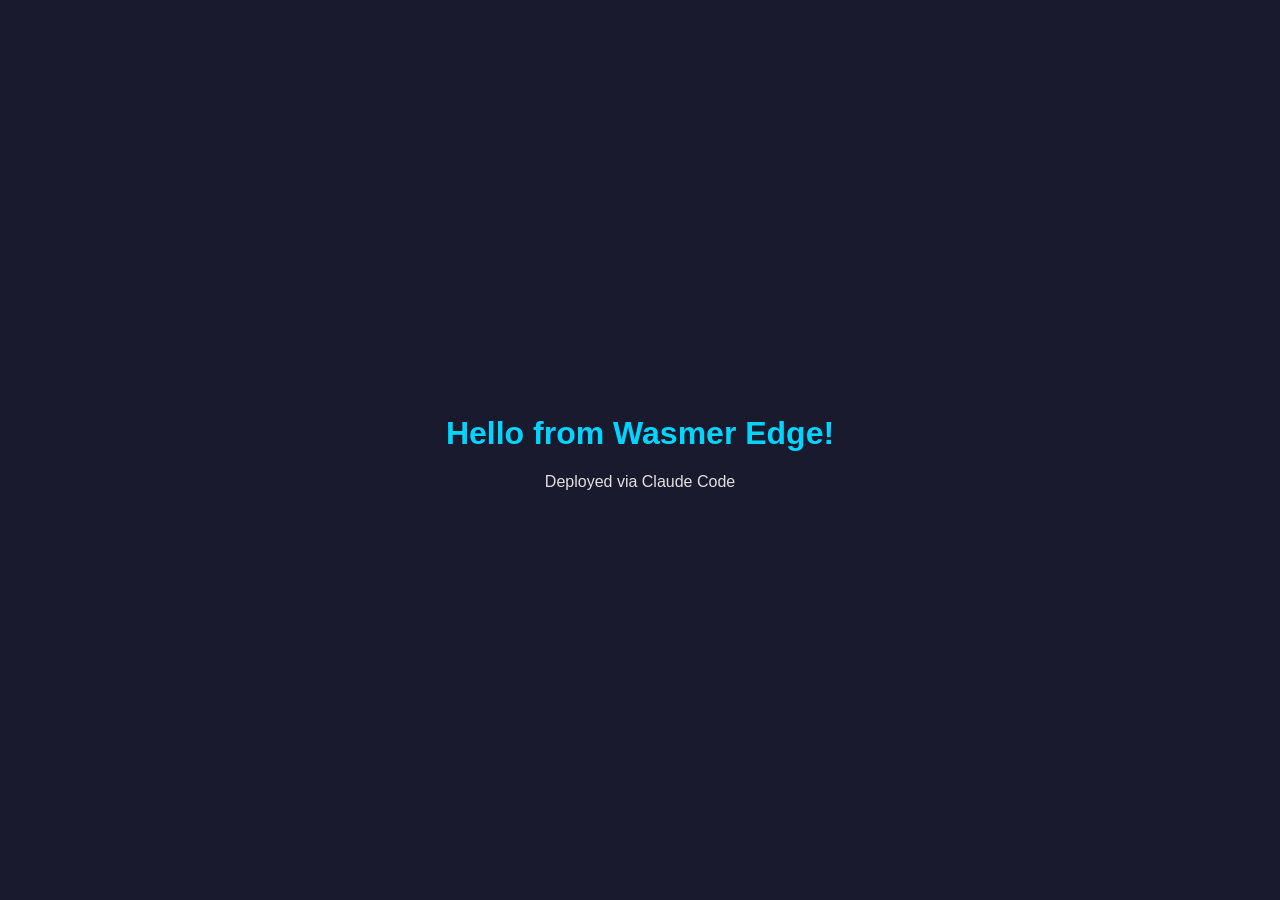
==== public/index.html @ 1b12472a "Add Wasmer Edge deployment setup Static site with wasmer.toml, app.yaml, and GitHub Actions workflow" ====
<!DOCTYPE html>
<html lang="en">
<head>
    <meta charset="UTF-8">
    <meta name="viewport" content="width=device-width, initial-scale=1.0">
    <title>Hello from Wasmer Edge</title>
    <style>
        body { font-family: sans-serif; display: flex; justify-content: center; align-items: center; height: 100vh; margin: 0; background: #1a1a2e; color: #e0e0e0; }
        .container { text-align: center; }
        h1 { color: #00d4ff; }
    </style>
</head>
<body>
    <div class="container">
        <h1>Hello from Wasmer Edge!</h1>
        <p>Deployed via Claude Code</p>
    </div>
</body>
</html>
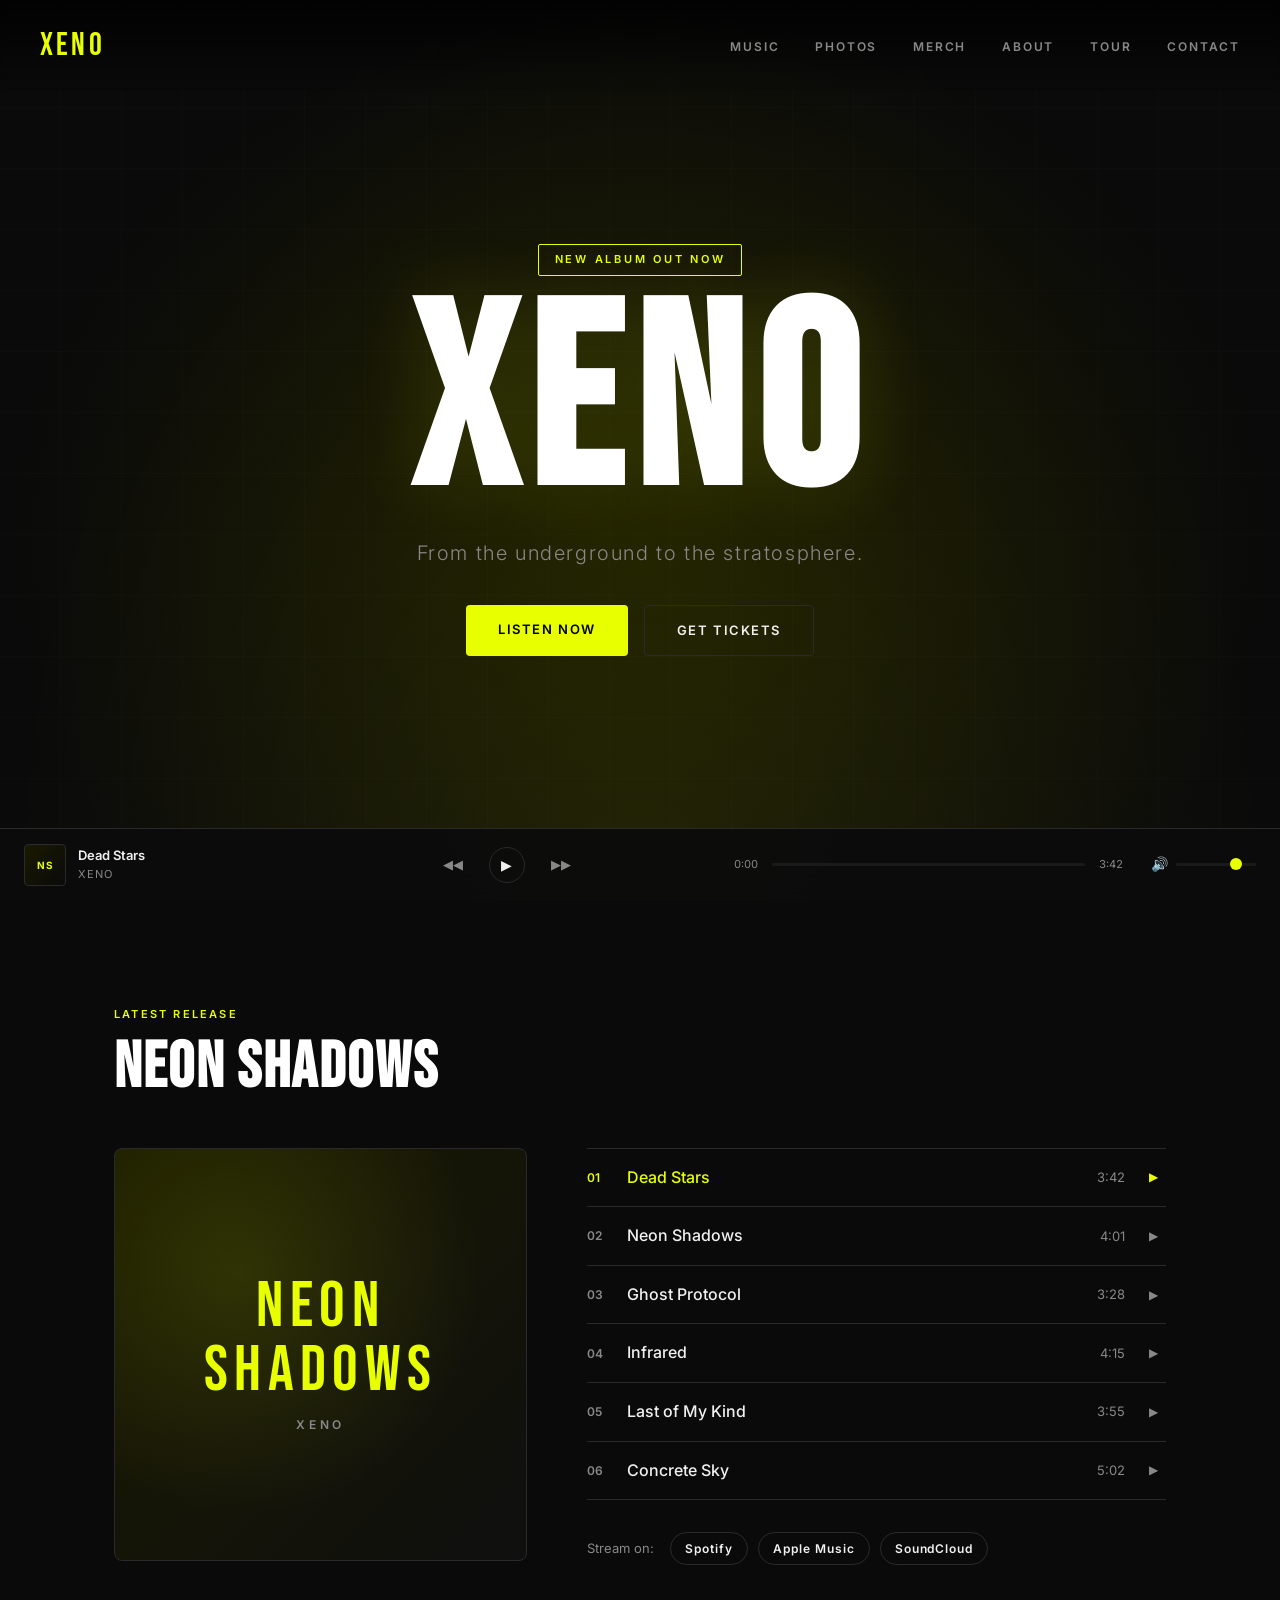
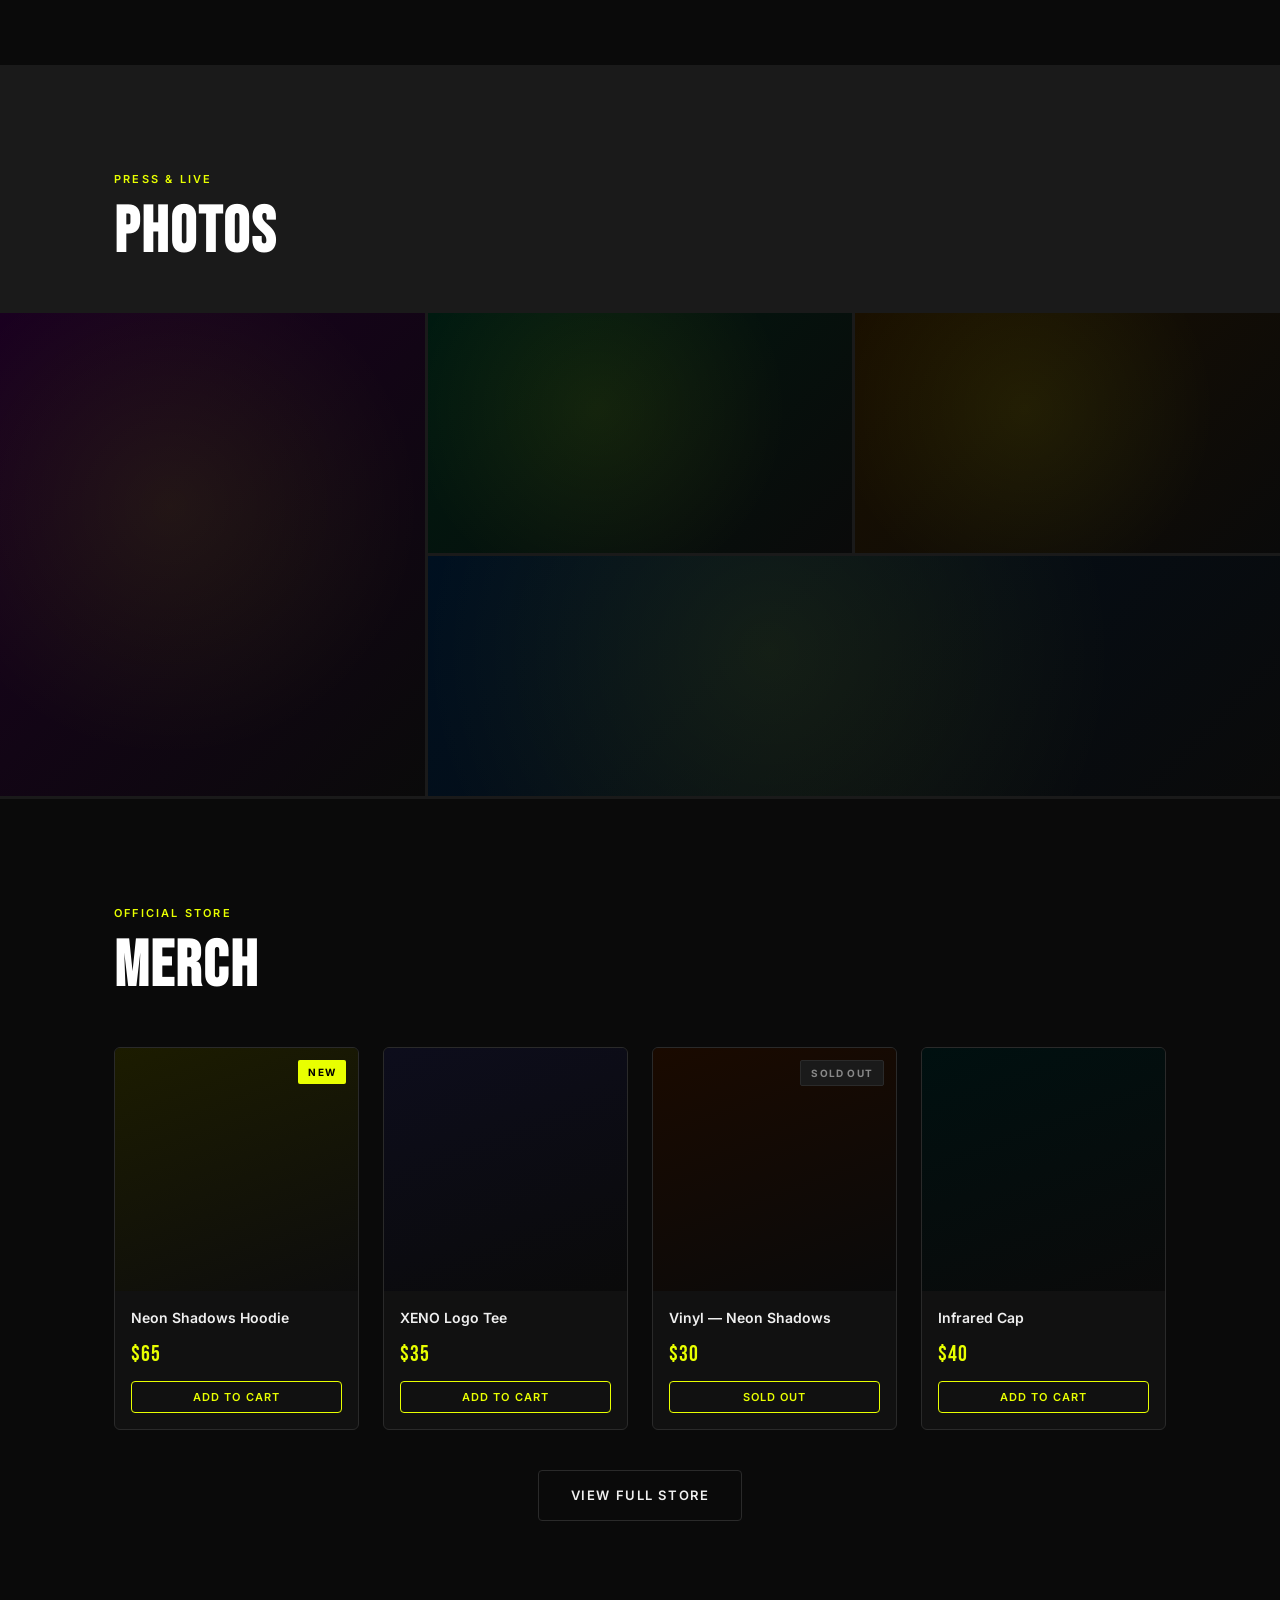
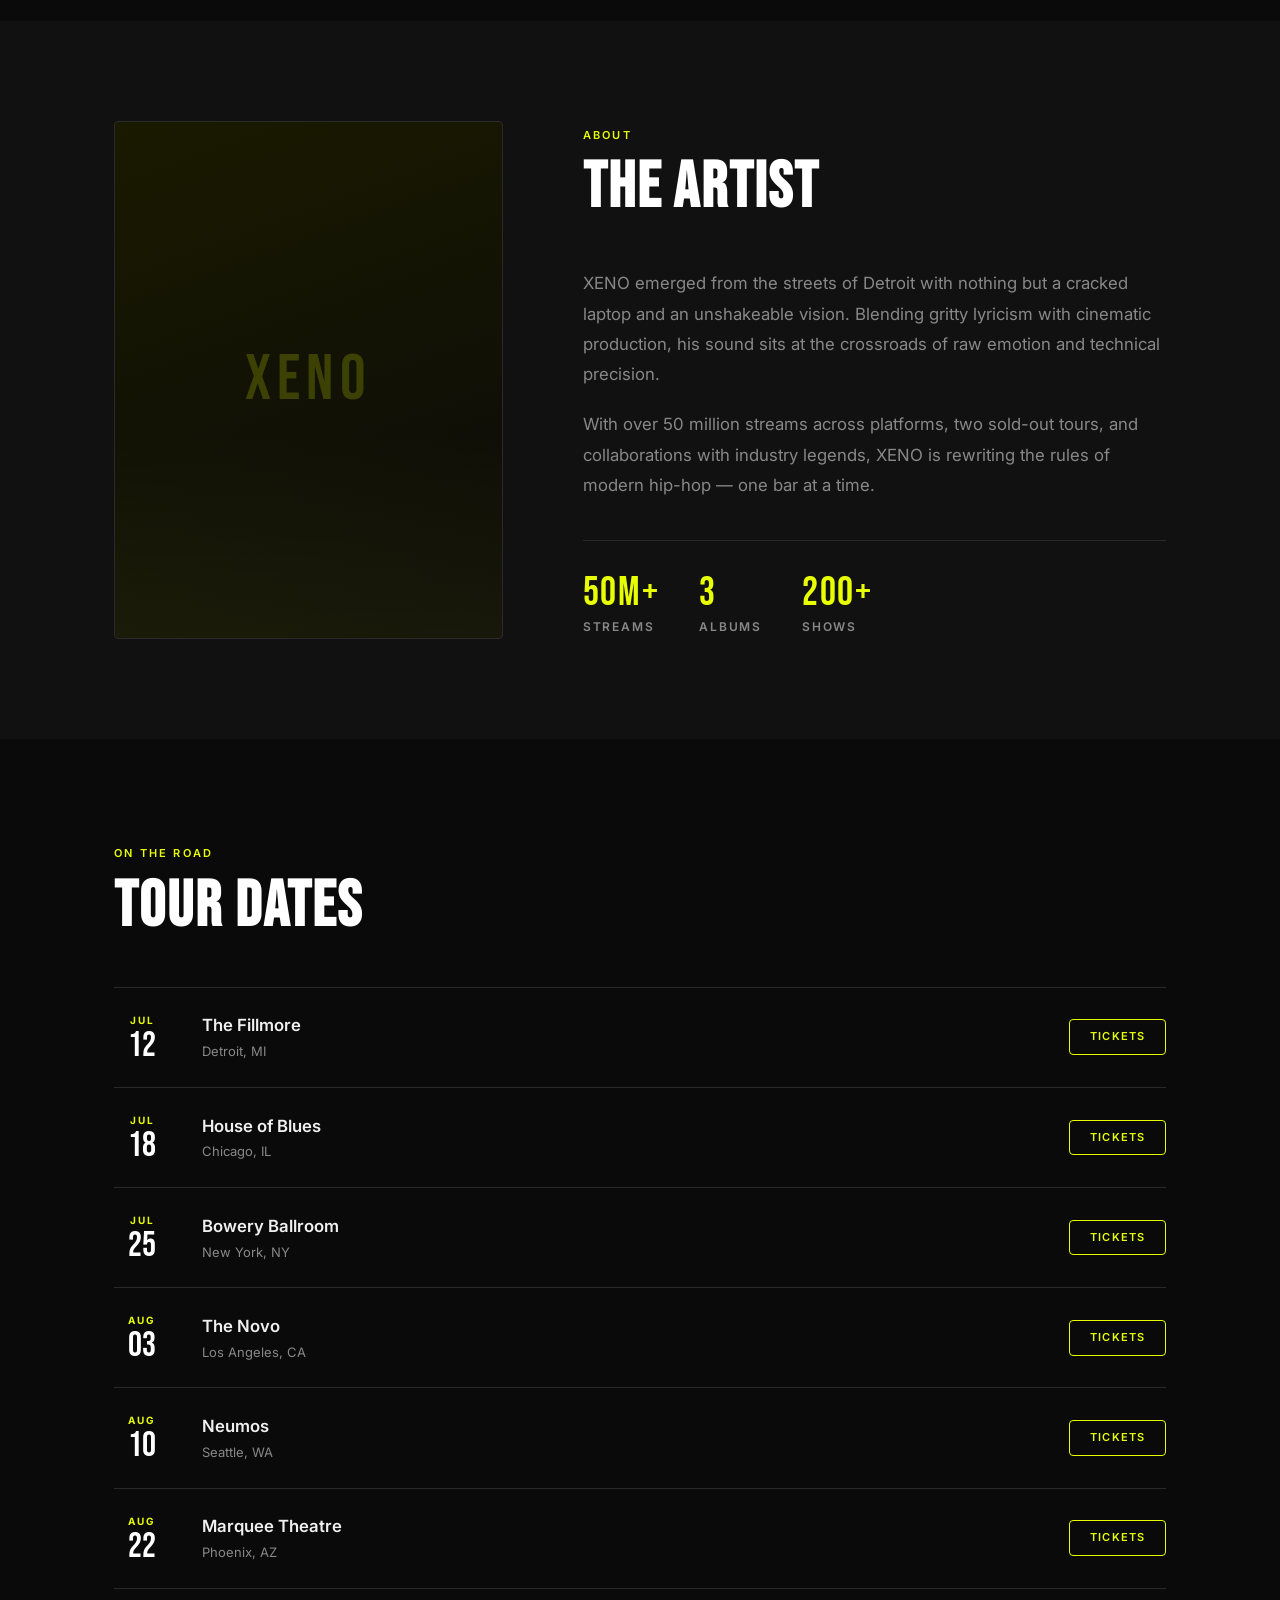
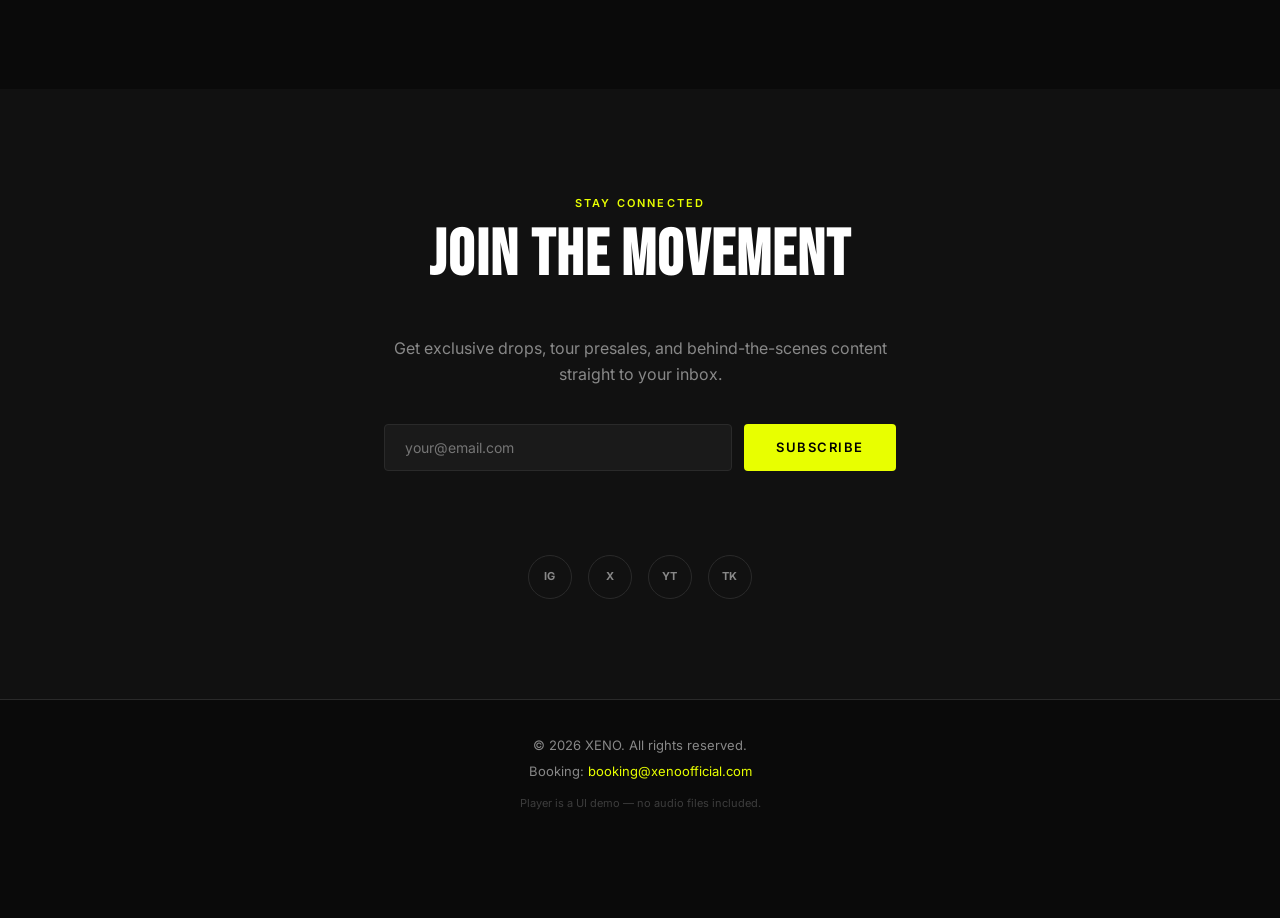
==== commit 1855b39e: "Deploy XENO rap artist landing page from Przemol/test Replaces placeholder with full XENO site: hero" ====
--- a/public/index.html
+++ b/public/index.html
@@ -1,19 +1,274 @@
 <!DOCTYPE html>
 <html lang="en">
 <head>
-    <meta charset="UTF-8">
-    <meta name="viewport" content="width=device-width, initial-scale=1.0">
-    <title>Hello from Wasmer Edge</title>
-    <style>
-        body { font-family: sans-serif; display: flex; justify-content: center; align-items: center; height: 100vh; margin: 0; background: #1a1a2e; color: #e0e0e0; }
-        .container { text-align: center; }
-        h1 { color: #00d4ff; }
-    </style>
+  <meta charset="UTF-8" />
+  <meta name="viewport" content="width=device-width, initial-scale=1.0" />
+  <title>XENO — Official Site</title>
+  <link rel="stylesheet" href="style.css" />
+  <link rel="preconnect" href="https://fonts.googleapis.com" />
+  <link href="https://fonts.googleapis.com/css2?family=Bebas+Neue&family=Inter:wght@300;400;600;700&display=swap" rel="stylesheet" />
 </head>
 <body>
-    <div class="container">
-        <h1>Hello from Wasmer Edge!</h1>
-        <p>Deployed via Claude Code</p>
-    </div>
+
+  <!-- NAV -->
+  <nav class="nav">
+    <div class="nav__logo">XENO</div>
+    <ul class="nav__links">
+      <li><a href="#music">Music</a></li>
+      <li><a href="#gallery">Photos</a></li>
+      <li><a href="#merch">Merch</a></li>
+      <li><a href="#about">About</a></li>
+      <li><a href="#tour">Tour</a></li>
+      <li><a href="#contact">Contact</a></li>
+    </ul>
+    <button class="nav__toggle" aria-label="Toggle menu">&#9776;</button>
+  </nav>
+
+  <!-- HERO -->
+  <section class="hero">
+    <div class="hero__overlay"></div>
+    <div class="hero__content">
+      <p class="hero__tag">New Album Out Now</p>
+      <h1 class="hero__title">XENO</h1>
+      <p class="hero__sub">From the underground to the stratosphere.</p>
+      <div class="hero__actions">
+        <a href="#music" class="btn btn--primary">Listen Now</a>
+        <a href="#tour" class="btn btn--outline">Get Tickets</a>
+      </div>
+    </div>
+    <div class="hero__scroll-hint">scroll ↓</div>
+  </section>
+
+  <!-- LATEST RELEASE -->
+  <section class="release" id="music">
+    <div class="container">
+      <span class="section-label">Latest Release</span>
+      <h2 class="section-title">Neon Shadows</h2>
+      <div class="release__grid">
+        <div class="release__cover">
+          <div class="cover-art">
+            <div class="cover-art__inner">
+              <span class="cover-art__title">NEON<br/>SHADOWS</span>
+              <span class="cover-art__artist">XENO</span>
+            </div>
+          </div>
+        </div>
+        <div class="release__tracks">
+          <ol class="tracklist">
+            <li class="tracklist__item active">
+              <span class="track-num">01</span>
+              <span class="track-name">Dead Stars</span>
+              <span class="track-dur">3:42</span>
+              <button class="play-btn" aria-label="Play">&#9654;</button>
+            </li>
+            <li class="tracklist__item">
+              <span class="track-num">02</span>
+              <span class="track-name">Neon Shadows</span>
+              <span class="track-dur">4:01</span>
+              <button class="play-btn" aria-label="Play">&#9654;</button>
+            </li>
+            <li class="tracklist__item">
+              <span class="track-num">03</span>
+              <span class="track-name">Ghost Protocol</span>
+              <span class="track-dur">3:28</span>
+              <button class="play-btn" aria-label="Play">&#9654;</button>
+            </li>
+            <li class="tracklist__item">
+              <span class="track-num">04</span>
+              <span class="track-name">Infrared</span>
+              <span class="track-dur">4:15</span>
+              <button class="play-btn" aria-label="Play">&#9654;</button>
+            </li>
+            <li class="tracklist__item">
+              <span class="track-num">05</span>
+              <span class="track-name">Last of My Kind</span>
+              <span class="track-dur">3:55</span>
+              <button class="play-btn" aria-label="Play">&#9654;</button>
+            </li>
+            <li class="tracklist__item">
+              <span class="track-num">06</span>
+              <span class="track-name">Concrete Sky</span>
+              <span class="track-dur">5:02</span>
+              <button class="play-btn" aria-label="Play">&#9654;</button>
+            </li>
+          </ol>
+          <div class="release__stream">
+            <span>Stream on:</span>
+            <div class="stream-links">
+              <a href="#" class="stream-badge">Spotify</a>
+              <a href="#" class="stream-badge">Apple Music</a>
+              <a href="#" class="stream-badge">SoundCloud</a>
+            </div>
+          </div>
+        </div>
+      </div>
+    </div>
+  </section>
+
+  <!-- GALLERY -->
+  <section class="gallery" id="gallery">
+    <div class="container">
+      <span class="section-label">Press &amp; Live</span>
+      <h2 class="section-title">Photos</h2>
+    </div>
+    <div class="gallery__grid">
+      <div class="gallery__item gallery__item--tall" data-label="Neon Shadows Tour — Detroit">
+        <div class="gallery__placeholder gp-1"></div>
+      </div>
+      <div class="gallery__item" data-label="Studio Sessions 2025">
+        <div class="gallery__placeholder gp-2"></div>
+      </div>
+      <div class="gallery__item" data-label="BET Hip-Hop Awards">
+        <div class="gallery__placeholder gp-3"></div>
+      </div>
+      <div class="gallery__item gallery__item--wide" data-label="Lollapalooza — Main Stage">
+        <div class="gallery__placeholder gp-4"></div>
+      </div>
+      <div class="gallery__item" data-label="Brooklyn, NY — Sold Out">
+        <div class="gallery__placeholder gp-5"></div>
+      </div>
+    </div>
+    <div class="lightbox" id="lightbox" aria-hidden="true">
+      <button class="lightbox__close" id="lb-close" aria-label="Close">&#x2715;</button>
+      <div class="lightbox__img" id="lb-img"></div>
+      <p class="lightbox__caption" id="lb-caption"></p>
+    </div>
+  </section>
+
+  <!-- MERCH -->
+  <section class="merch" id="merch">
+    <div class="container">
+      <span class="section-label">Official Store</span>
+      <h2 class="section-title">Merch</h2>
+      <div class="merch__grid">
+        <article class="merch__item">
+          <div class="merch__img mi-1"><span class="merch__badge">New</span></div>
+          <div class="merch__info">
+            <h3 class="merch__name">Neon Shadows Hoodie</h3>
+            <p class="merch__price">$65</p>
+            <button class="btn btn--sm">Add to Cart</button>
+          </div>
+        </article>
+        <article class="merch__item">
+          <div class="merch__img mi-2"></div>
+          <div class="merch__info">
+            <h3 class="merch__name">XENO Logo Tee</h3>
+            <p class="merch__price">$35</p>
+            <button class="btn btn--sm">Add to Cart</button>
+          </div>
+        </article>
+        <article class="merch__item">
+          <div class="merch__img mi-3"><span class="merch__badge merch__badge--sold">Sold Out</span></div>
+          <div class="merch__info">
+            <h3 class="merch__name">Vinyl — Neon Shadows</h3>
+            <p class="merch__price">$30</p>
+            <button class="btn btn--sm" disabled>Sold Out</button>
+          </div>
+        </article>
+        <article class="merch__item">
+          <div class="merch__img mi-4"></div>
+          <div class="merch__info">
+            <h3 class="merch__name">Infrared Cap</h3>
+            <p class="merch__price">$40</p>
+            <button class="btn btn--sm">Add to Cart</button>
+          </div>
+        </article>
+      </div>
+      <div class="merch__cta"><a href="#" class="btn btn--outline">View Full Store</a></div>
+    </div>
+  </section>
+
+  <!-- ABOUT -->
+  <section class="about" id="about">
+    <div class="container about__grid">
+      <div class="about__portrait">
+        <div class="portrait-placeholder"><span>XENO</span></div>
+      </div>
+      <div class="about__text">
+        <span class="section-label">About</span>
+        <h2 class="section-title">The Artist</h2>
+        <p>XENO emerged from the streets of Detroit with nothing but a cracked laptop and an unshakeable vision. Blending gritty lyricism with cinematic production, his sound sits at the crossroads of raw emotion and technical precision.</p>
+        <p>With over 50 million streams across platforms, two sold-out tours, and collaborations with industry legends, XENO is rewriting the rules of modern hip-hop — one bar at a time.</p>
+        <div class="about__stats">
+          <div class="stat"><span class="stat__num">50M+</span><span class="stat__label">Streams</span></div>
+          <div class="stat"><span class="stat__num">3</span><span class="stat__label">Albums</span></div>
+          <div class="stat"><span class="stat__num">200+</span><span class="stat__label">Shows</span></div>
+        </div>
+      </div>
+    </div>
+  </section>
+
+  <!-- TOUR DATES -->
+  <section class="tour" id="tour">
+    <div class="container">
+      <span class="section-label">On the Road</span>
+      <h2 class="section-title">Tour Dates</h2>
+      <div class="tour__list">
+        <div class="tour__item"><div class="tour__date"><span class="tour__month">JUL</span><span class="tour__day">12</span></div><div class="tour__info"><p class="tour__venue">The Fillmore</p><p class="tour__city">Detroit, MI</p></div><a href="#" class="btn btn--sm">Tickets</a></div>
+        <div class="tour__item"><div class="tour__date"><span class="tour__month">JUL</span><span class="tour__day">18</span></div><div class="tour__info"><p class="tour__venue">House of Blues</p><p class="tour__city">Chicago, IL</p></div><a href="#" class="btn btn--sm">Tickets</a></div>
+        <div class="tour__item"><div class="tour__date"><span class="tour__month">JUL</span><span class="tour__day">25</span></div><div class="tour__info"><p class="tour__venue">Bowery Ballroom</p><p class="tour__city">New York, NY</p></div><a href="#" class="btn btn--sm">Tickets</a></div>
+        <div class="tour__item"><div class="tour__date"><span class="tour__month">AUG</span><span class="tour__day">03</span></div><div class="tour__info"><p class="tour__venue">The Novo</p><p class="tour__city">Los Angeles, CA</p></div><a href="#" class="btn btn--sm">Tickets</a></div>
+        <div class="tour__item"><div class="tour__date"><span class="tour__month">AUG</span><span class="tour__day">10</span></div><div class="tour__info"><p class="tour__venue">Neumos</p><p class="tour__city">Seattle, WA</p></div><a href="#" class="btn btn--sm">Tickets</a></div>
+        <div class="tour__item"><div class="tour__date"><span class="tour__month">AUG</span><span class="tour__day">22</span></div><div class="tour__info"><p class="tour__venue">Marquee Theatre</p><p class="tour__city">Phoenix, AZ</p></div><a href="#" class="btn btn--sm">Tickets</a></div>
+      </div>
+    </div>
+  </section>
+
+  <!-- CONTACT -->
+  <section class="contact" id="contact">
+    <div class="container contact__inner">
+      <span class="section-label">Stay Connected</span>
+      <h2 class="section-title">Join the Movement</h2>
+      <p class="contact__sub">Get exclusive drops, tour presales, and behind-the-scenes content straight to your inbox.</p>
+      <form class="contact__form" onsubmit="handleSubmit(event)">
+        <input type="email" placeholder="your@email.com" required class="contact__input" />
+        <button type="submit" class="btn btn--primary">Subscribe</button>
+      </form>
+      <p class="contact__confirm" id="confirm-msg"></p>
+      <div class="social-links">
+        <a href="#" class="social-link" aria-label="Instagram">IG</a>
+        <a href="#" class="social-link" aria-label="Twitter/X">X</a>
+        <a href="#" class="social-link" aria-label="YouTube">YT</a>
+        <a href="#" class="social-link" aria-label="TikTok">TK</a>
+      </div>
+    </div>
+  </section>
+
+  <!-- PLAYER BAR -->
+  <div class="player" id="player">
+    <div class="player__track">
+      <div class="player__art"><span>NS</span></div>
+      <div class="player__meta">
+        <span class="player__name" id="player-name">Dead Stars</span>
+        <span class="player__artist">XENO</span>
+      </div>
+    </div>
+    <div class="player__controls">
+      <button class="player__btn" id="btn-prev" aria-label="Previous">&#9664;&#9664;</button>
+      <button class="player__btn player__btn--play" id="btn-play" aria-label="Play/Pause">&#9654;</button>
+      <button class="player__btn" id="btn-next" aria-label="Next">&#9654;&#9654;</button>
+    </div>
+    <div class="player__progress-wrap">
+      <span class="player__time" id="player-elapsed">0:00</span>
+      <div class="player__bar" id="player-bar" role="slider" aria-label="Seek">
+        <div class="player__fill" id="player-fill"></div>
+        <div class="player__thumb" id="player-thumb"></div>
+      </div>
+      <span class="player__time" id="player-duration">3:42</span>
+    </div>
+    <div class="player__volume">
+      <span class="player__vol-icon">&#128266;</span>
+      <input type="range" class="player__vol-slider" id="vol-slider" min="0" max="100" value="80" aria-label="Volume" />
+    </div>
+  </div>
+
+  <!-- FOOTER -->
+  <footer class="footer">
+    <p>© 2026 XENO. All rights reserved.</p>
+    <p class="footer__legal">Booking: <a href="mailto:booking@xenoofficial.com">booking@xenoofficial.com</a></p>
+    <p class="footer__legal" style="margin-top:8px;font-size:11px;opacity:0.4;">Player is a UI demo — no audio files included.</p>
+  </footer>
+
+  <script src="main.js"></script>
 </body>
 </html>
--- a/public/style.css
+++ b/public/style.css
@@ -0,0 +1,986 @@
+/* ── Reset & Base ─────────────────────────────── */
+*, *::before, *::after { box-sizing: border-box; margin: 0; padding: 0; }
+
+:root {
+  --bg: #0a0a0a;
+  --bg-2: #111111;
+  --bg-3: #1a1a1a;
+  --accent: #e8ff00;
+  --accent-dim: #b8cc00;
+  --text: #f0f0f0;
+  --text-muted: #888;
+  --border: #2a2a2a;
+  --font-display: 'Bebas Neue', sans-serif;
+  --font-body: 'Inter', sans-serif;
+  --radius: 4px;
+  --transition: 0.2s ease;
+}
+
+html { scroll-behavior: smooth; }
+
+body {
+  background: var(--bg);
+  color: var(--text);
+  font-family: var(--font-body);
+  font-size: 16px;
+  line-height: 1.6;
+  overflow-x: hidden;
+}
+
+a { color: inherit; text-decoration: none; }
+
+/* ── Utilities ────────────────────────────────── */
+.container {
+  max-width: 1100px;
+  margin: 0 auto;
+  padding: 0 24px;
+}
+
+.section-label {
+  display: inline-block;
+  font-size: 11px;
+  font-weight: 600;
+  letter-spacing: 0.2em;
+  text-transform: uppercase;
+  color: var(--accent);
+  margin-bottom: 12px;
+}
+
+.section-title {
+  font-family: var(--font-display);
+  font-size: clamp(2.5rem, 5vw, 4rem);
+  letter-spacing: 0.03em;
+  line-height: 1;
+  margin-bottom: 48px;
+  color: #fff;
+}
+
+/* ── Buttons ──────────────────────────────────── */
+.btn {
+  display: inline-block;
+  padding: 14px 32px;
+  font-family: var(--font-body);
+  font-size: 13px;
+  font-weight: 600;
+  letter-spacing: 0.12em;
+  text-transform: uppercase;
+  border-radius: var(--radius);
+  cursor: pointer;
+  border: none;
+  transition: var(--transition);
+}
+
+.btn--primary {
+  background: var(--accent);
+  color: #000;
+}
+.btn--primary:hover { background: var(--accent-dim); }
+
+.btn--outline {
+  background: transparent;
+  color: var(--text);
+  border: 1px solid var(--border);
+}
+.btn--outline:hover { border-color: var(--accent); color: var(--accent); }
+
+.btn--sm {
+  padding: 8px 20px;
+  font-size: 11px;
+  background: transparent;
+  color: var(--accent);
+  border: 1px solid var(--accent);
+  letter-spacing: 0.1em;
+  text-transform: uppercase;
+  font-weight: 600;
+  border-radius: var(--radius);
+  cursor: pointer;
+  transition: var(--transition);
+}
+.btn--sm:hover { background: var(--accent); color: #000; }
+
+/* ── Nav ──────────────────────────────────────── */
+.nav {
+  position: fixed;
+  top: 0; left: 0; right: 0;
+  z-index: 100;
+  display: flex;
+  align-items: center;
+  justify-content: space-between;
+  padding: 20px 40px;
+  background: linear-gradient(to bottom, rgba(0,0,0,0.8), transparent);
+  backdrop-filter: blur(4px);
+  transition: background var(--transition);
+}
+
+.nav.scrolled {
+  background: rgba(10,10,10,0.95);
+  padding: 14px 40px;
+}
+
+.nav__logo {
+  font-family: var(--font-display);
+  font-size: 2rem;
+  letter-spacing: 0.1em;
+  color: var(--accent);
+}
+
+.nav__links {
+  display: flex;
+  gap: 36px;
+  list-style: none;
+}
+
+.nav__links a {
+  font-size: 12px;
+  font-weight: 600;
+  letter-spacing: 0.15em;
+  text-transform: uppercase;
+  color: var(--text-muted);
+  transition: color var(--transition);
+}
+.nav__links a:hover { color: var(--accent); }
+
+.nav__toggle {
+  display: none;
+  background: none;
+  border: none;
+  color: var(--text);
+  font-size: 1.5rem;
+  cursor: pointer;
+}
+
+/* ── Hero ─────────────────────────────────────── */
+.hero {
+  position: relative;
+  height: 100vh;
+  min-height: 600px;
+  display: flex;
+  align-items: center;
+  justify-content: center;
+  text-align: center;
+  overflow: hidden;
+  background: radial-gradient(ellipse at 50% 60%, #1a1a00 0%, #0a0a0a 70%);
+}
+
+.hero::before {
+  content: '';
+  position: absolute;
+  inset: 0;
+  background-image:
+    repeating-linear-gradient(0deg, transparent, transparent 60px, rgba(255,255,255,0.01) 60px, rgba(255,255,255,0.01) 61px),
+    repeating-linear-gradient(90deg, transparent, transparent 60px, rgba(255,255,255,0.01) 60px, rgba(255,255,255,0.01) 61px);
+}
+
+.hero__overlay {
+  position: absolute;
+  inset: 0;
+  background: radial-gradient(ellipse at 50% 100%, rgba(232,255,0,0.08) 0%, transparent 70%);
+}
+
+.hero__content {
+  position: relative;
+  z-index: 1;
+  padding: 0 24px;
+}
+
+.hero__tag {
+  display: inline-block;
+  font-size: 11px;
+  font-weight: 600;
+  letter-spacing: 0.25em;
+  text-transform: uppercase;
+  color: var(--accent);
+  border: 1px solid var(--accent);
+  padding: 6px 16px;
+  border-radius: 2px;
+  margin-bottom: 24px;
+  animation: fadeUp 0.8s ease both;
+}
+
+.hero__title {
+  font-family: var(--font-display);
+  font-size: clamp(6rem, 20vw, 16rem);
+  line-height: 0.85;
+  letter-spacing: 0.05em;
+  color: #fff;
+  text-shadow: 0 0 80px rgba(232,255,0,0.15);
+  animation: fadeUp 0.8s 0.1s ease both;
+}
+
+.hero__sub {
+  font-size: clamp(1rem, 2vw, 1.25rem);
+  font-weight: 300;
+  color: var(--text-muted);
+  margin: 20px 0 36px;
+  letter-spacing: 0.08em;
+  animation: fadeUp 0.8s 0.2s ease both;
+}
+
+.hero__actions {
+  display: flex;
+  gap: 16px;
+  justify-content: center;
+  flex-wrap: wrap;
+  animation: fadeUp 0.8s 0.3s ease both;
+}
+
+.hero__scroll-hint {
+  position: absolute;
+  bottom: 32px;
+  left: 50%;
+  transform: translateX(-50%);
+  font-size: 11px;
+  letter-spacing: 0.2em;
+  text-transform: uppercase;
+  color: var(--text-muted);
+  animation: pulse 2s infinite;
+}
+
+/* ── Release Section ──────────────────────────── */
+.release {
+  padding: 100px 0;
+  background: var(--bg);
+}
+
+.release__grid {
+  display: grid;
+  grid-template-columns: 1fr 1.4fr;
+  gap: 60px;
+  align-items: start;
+}
+
+.cover-art {
+  aspect-ratio: 1;
+  background: linear-gradient(135deg, #1a1a00, #0f0f0f);
+  border: 1px solid var(--border);
+  border-radius: 8px;
+  display: flex;
+  align-items: center;
+  justify-content: center;
+  position: relative;
+  overflow: hidden;
+}
+
+.cover-art::after {
+  content: '';
+  position: absolute;
+  inset: 0;
+  background: radial-gradient(ellipse at 30% 30%, rgba(232,255,0,0.12) 0%, transparent 60%);
+}
+
+.cover-art__inner {
+  text-align: center;
+  z-index: 1;
+}
+
+.cover-art__title {
+  display: block;
+  font-family: var(--font-display);
+  font-size: clamp(2.5rem, 5vw, 4rem);
+  letter-spacing: 0.1em;
+  color: var(--accent);
+  line-height: 1;
+  margin-bottom: 12px;
+}
+
+.cover-art__artist {
+  display: block;
+  font-size: 12px;
+  font-weight: 600;
+  letter-spacing: 0.3em;
+  text-transform: uppercase;
+  color: var(--text-muted);
+}
+
+.tracklist {
+  list-style: none;
+  border-top: 1px solid var(--border);
+}
+
+.tracklist__item {
+  display: flex;
+  align-items: center;
+  gap: 16px;
+  padding: 16px 0;
+  border-bottom: 1px solid var(--border);
+  transition: background var(--transition);
+  cursor: pointer;
+}
+.tracklist__item:hover, .tracklist__item.active { color: var(--accent); }
+.tracklist__item.active .track-num { color: var(--accent); }
+
+.track-num {
+  font-size: 12px;
+  font-weight: 600;
+  color: var(--text-muted);
+  width: 24px;
+  flex-shrink: 0;
+}
+
+.track-name {
+  flex: 1;
+  font-weight: 500;
+}
+
+.track-dur {
+  font-size: 13px;
+  color: var(--text-muted);
+}
+
+.play-btn {
+  background: none;
+  border: none;
+  color: var(--text-muted);
+  cursor: pointer;
+  font-size: 12px;
+  padding: 4px 8px;
+  border-radius: 50%;
+  transition: color var(--transition);
+}
+.tracklist__item:hover .play-btn,
+.tracklist__item.active .play-btn { color: var(--accent); }
+
+.release__stream {
+  margin-top: 32px;
+  display: flex;
+  align-items: center;
+  gap: 16px;
+  flex-wrap: wrap;
+  font-size: 13px;
+  color: var(--text-muted);
+}
+
+.stream-links {
+  display: flex;
+  gap: 10px;
+  flex-wrap: wrap;
+}
+
+.stream-badge {
+  padding: 6px 14px;
+  border: 1px solid var(--border);
+  border-radius: 20px;
+  font-size: 12px;
+  font-weight: 600;
+  letter-spacing: 0.08em;
+  color: var(--text);
+  transition: var(--transition);
+}
+.stream-badge:hover { border-color: var(--accent); color: var(--accent); }
+
+/* ── About ────────────────────────────────────── */
+.about {
+  padding: 100px 0;
+  background: var(--bg-2);
+}
+
+.about__grid {
+  display: grid;
+  grid-template-columns: 1fr 1.5fr;
+  gap: 80px;
+  align-items: center;
+}
+
+.portrait-placeholder {
+  aspect-ratio: 3/4;
+  background: linear-gradient(160deg, #1a1a00, #0a0a0a);
+  border: 1px solid var(--border);
+  border-radius: 4px;
+  display: flex;
+  align-items: center;
+  justify-content: center;
+  position: relative;
+  overflow: hidden;
+}
+
+.portrait-placeholder::before {
+  content: '';
+  position: absolute;
+  bottom: 0; left: 0; right: 0;
+  height: 40%;
+  background: linear-gradient(to top, rgba(232,255,0,0.06), transparent);
+}
+
+.portrait-placeholder span {
+  font-family: var(--font-display);
+  font-size: 4rem;
+  letter-spacing: 0.1em;
+  color: rgba(232,255,0,0.2);
+}
+
+.about__text p {
+  color: var(--text-muted);
+  margin-bottom: 20px;
+  font-size: 1.05rem;
+  line-height: 1.8;
+}
+
+.about__stats {
+  display: flex;
+  gap: 40px;
+  margin-top: 40px;
+  padding-top: 32px;
+  border-top: 1px solid var(--border);
+}
+
+.stat__num {
+  display: block;
+  font-family: var(--font-display);
+  font-size: 2.5rem;
+  letter-spacing: 0.04em;
+  color: var(--accent);
+  line-height: 1;
+}
+
+.stat__label {
+  font-size: 12px;
+  font-weight: 600;
+  letter-spacing: 0.15em;
+  text-transform: uppercase;
+  color: var(--text-muted);
+}
+
+/* ── Tour ─────────────────────────────────────── */
+.tour {
+  padding: 100px 0;
+  background: var(--bg);
+}
+
+.tour__list {
+  display: flex;
+  flex-direction: column;
+  gap: 0;
+  border-top: 1px solid var(--border);
+}
+
+.tour__item {
+  display: flex;
+  align-items: center;
+  gap: 32px;
+  padding: 24px 0;
+  border-bottom: 1px solid var(--border);
+  transition: background var(--transition);
+}
+.tour__item:hover { background: var(--bg-3); padding-left: 8px; padding-right: 8px; }
+
+.tour__date {
+  width: 56px;
+  text-align: center;
+  flex-shrink: 0;
+}
+
+.tour__month {
+  display: block;
+  font-size: 10px;
+  font-weight: 700;
+  letter-spacing: 0.2em;
+  text-transform: uppercase;
+  color: var(--accent);
+}
+
+.tour__day {
+  display: block;
+  font-family: var(--font-display);
+  font-size: 2.2rem;
+  line-height: 1;
+  color: #fff;
+}
+
+.tour__info { flex: 1; }
+
+.tour__venue {
+  font-weight: 600;
+  font-size: 1.05rem;
+}
+
+.tour__city {
+  font-size: 13px;
+  color: var(--text-muted);
+  margin-top: 2px;
+}
+
+/* ── Contact ──────────────────────────────────── */
+.contact {
+  padding: 100px 0;
+  background: var(--bg-2);
+  text-align: center;
+}
+
+.contact__inner {
+  max-width: 560px;
+}
+
+.contact__sub {
+  color: var(--text-muted);
+  margin-bottom: 36px;
+}
+
+.contact__form {
+  display: flex;
+  gap: 12px;
+  justify-content: center;
+  flex-wrap: wrap;
+}
+
+.contact__input {
+  flex: 1;
+  min-width: 240px;
+  padding: 14px 20px;
+  background: var(--bg-3);
+  border: 1px solid var(--border);
+  border-radius: var(--radius);
+  color: var(--text);
+  font-family: var(--font-body);
+  font-size: 14px;
+  outline: none;
+  transition: border-color var(--transition);
+}
+.contact__input:focus { border-color: var(--accent); }
+
+.contact__confirm {
+  margin-top: 16px;
+  font-size: 13px;
+  color: var(--accent);
+  min-height: 20px;
+}
+
+.social-links {
+  display: flex;
+  gap: 16px;
+  justify-content: center;
+  margin-top: 48px;
+}
+
+.social-link {
+  width: 44px;
+  height: 44px;
+  border: 1px solid var(--border);
+  border-radius: 50%;
+  display: flex;
+  align-items: center;
+  justify-content: center;
+  font-size: 11px;
+  font-weight: 700;
+  letter-spacing: 0.05em;
+  color: var(--text-muted);
+  transition: var(--transition);
+}
+.social-link:hover { border-color: var(--accent); color: var(--accent); }
+
+/* ── Footer ───────────────────────────────────── */
+.footer {
+  padding: 32px 40px;
+  background: var(--bg);
+  border-top: 1px solid var(--border);
+  text-align: center;
+  font-size: 13px;
+  color: var(--text-muted);
+  line-height: 2;
+}
+
+.footer a { color: var(--accent); }
+
+/* ── Animations ───────────────────────────────── */
+@keyframes fadeUp {
+  from { opacity: 0; transform: translateY(24px); }
+  to   { opacity: 1; transform: translateY(0); }
+}
+
+@keyframes pulse {
+  0%, 100% { opacity: 0.4; }
+  50% { opacity: 1; }
+}
+
+/* ── Gallery ──────────────────────────────────── */
+.gallery {
+  padding: 100px 0 0;
+  background: var(--bg-3);
+}
+
+.gallery .container { margin-bottom: 48px; }
+
+.gallery__grid {
+  display: grid;
+  grid-template-columns: repeat(3, 1fr);
+  grid-template-rows: 240px 240px;
+  gap: 3px;
+}
+
+.gallery__item {
+  position: relative;
+  overflow: hidden;
+  cursor: pointer;
+}
+
+.gallery__item--tall { grid-row: span 2; }
+.gallery__item--wide { grid-column: span 2; }
+
+.gallery__placeholder {
+  width: 100%; height: 100%;
+  transition: transform 0.5s ease;
+}
+
+.gp-1 { background: linear-gradient(135deg, #1a0020, #0a0a0a); }
+.gp-2 { background: linear-gradient(135deg, #001a10, #0a0a0a); }
+.gp-3 { background: linear-gradient(135deg, #1a1000, #0a0a0a); }
+.gp-4 { background: linear-gradient(135deg, #001020, #0a0a0a); }
+.gp-5 { background: linear-gradient(135deg, #1a0010, #0a0a0a); }
+
+.gp-1::after, .gp-2::after, .gp-3::after, .gp-4::after, .gp-5::after {
+  content: '';
+  position: absolute;
+  inset: 0;
+  background: radial-gradient(circle at 40% 40%, rgba(232,255,0,0.07), transparent 65%);
+}
+
+.gallery__item::after {
+  content: attr(data-label);
+  position: absolute;
+  bottom: 0; left: 0; right: 0;
+  padding: 40px 20px 16px;
+  background: linear-gradient(to top, rgba(0,0,0,0.85), transparent);
+  font-size: 12px;
+  font-weight: 600;
+  letter-spacing: 0.08em;
+  color: var(--text-muted);
+  opacity: 0;
+  transform: translateY(6px);
+  transition: opacity 0.3s ease, transform 0.3s ease;
+}
+
+.gallery__item:hover::after { opacity: 1; transform: translateY(0); }
+.gallery__item:hover .gallery__placeholder { transform: scale(1.04); }
+
+/* Lightbox */
+.lightbox {
+  display: none;
+  position: fixed;
+  inset: 0;
+  background: rgba(0,0,0,0.92);
+  z-index: 200;
+  align-items: center;
+  justify-content: center;
+  flex-direction: column;
+  gap: 20px;
+}
+.lightbox.open { display: flex; }
+
+.lightbox__close {
+  position: absolute;
+  top: 24px; right: 32px;
+  background: none;
+  border: none;
+  color: var(--text-muted);
+  font-size: 1.5rem;
+  cursor: pointer;
+  transition: color var(--transition);
+}
+.lightbox__close:hover { color: var(--accent); }
+
+.lightbox__img {
+  width: min(700px, 90vw);
+  aspect-ratio: 16/10;
+  border-radius: 4px;
+  overflow: hidden;
+}
+
+.lightbox__caption {
+  font-size: 13px;
+  letter-spacing: 0.08em;
+  color: var(--text-muted);
+}
+
+/* ── Merch ────────────────────────────────────── */
+.merch {
+  padding: 100px 0;
+  background: var(--bg);
+}
+
+.merch__grid {
+  display: grid;
+  grid-template-columns: repeat(4, 1fr);
+  gap: 24px;
+  margin-bottom: 40px;
+}
+
+.merch__item {
+  background: var(--bg-2);
+  border: 1px solid var(--border);
+  border-radius: 6px;
+  overflow: hidden;
+  transition: border-color var(--transition), transform var(--transition);
+}
+.merch__item:hover { border-color: var(--border); transform: translateY(-4px); }
+
+.merch__img {
+  aspect-ratio: 1;
+  position: relative;
+  display: flex;
+  align-items: flex-start;
+  justify-content: flex-end;
+  padding: 12px;
+}
+
+.mi-1 { background: linear-gradient(160deg, #1c1c00, #0d0d0d); }
+.mi-2 { background: linear-gradient(160deg, #0d0d1c, #0a0a0a); }
+.mi-3 { background: linear-gradient(160deg, #1a0a00, #0a0a0a); }
+.mi-4 { background: linear-gradient(160deg, #001010, #0a0a0a); }
+
+.merch__badge {
+  display: inline-block;
+  padding: 4px 10px;
+  background: var(--accent);
+  color: #000;
+  font-size: 10px;
+  font-weight: 700;
+  letter-spacing: 0.12em;
+  text-transform: uppercase;
+  border-radius: 2px;
+}
+
+.merch__badge--sold {
+  background: var(--bg-3);
+  color: var(--text-muted);
+  border: 1px solid var(--border);
+}
+
+.merch__info {
+  padding: 16px;
+  display: flex;
+  flex-direction: column;
+  gap: 8px;
+}
+
+.merch__name {
+  font-size: 14px;
+  font-weight: 600;
+}
+
+.merch__price {
+  font-family: var(--font-display);
+  font-size: 1.4rem;
+  letter-spacing: 0.05em;
+  color: var(--accent);
+}
+
+.merch__cta { text-align: center; }
+
+/* ── Player Bar ───────────────────────────────── */
+.player {
+  position: fixed;
+  bottom: 0; left: 0; right: 0;
+  z-index: 150;
+  height: 72px;
+  background: rgba(12,12,12,0.97);
+  backdrop-filter: blur(12px);
+  border-top: 1px solid var(--border);
+  display: grid;
+  grid-template-columns: 260px 1fr 1fr auto;
+  align-items: center;
+  gap: 24px;
+  padding: 0 24px;
+}
+
+.player__track {
+  display: flex;
+  align-items: center;
+  gap: 12px;
+  min-width: 0;
+}
+
+.player__art {
+  width: 42px; height: 42px;
+  background: linear-gradient(135deg, #1a1a00, #0a0a0a);
+  border: 1px solid var(--border);
+  border-radius: 4px;
+  display: flex;
+  align-items: center;
+  justify-content: center;
+  font-size: 10px;
+  font-weight: 700;
+  letter-spacing: 0.05em;
+  color: var(--accent);
+  flex-shrink: 0;
+}
+
+.player__meta {
+  min-width: 0;
+  overflow: hidden;
+}
+
+.player__name {
+  display: block;
+  font-size: 13px;
+  font-weight: 600;
+  white-space: nowrap;
+  overflow: hidden;
+  text-overflow: ellipsis;
+}
+
+.player__artist {
+  display: block;
+  font-size: 11px;
+  color: var(--text-muted);
+  letter-spacing: 0.08em;
+}
+
+.player__controls {
+  display: flex;
+  align-items: center;
+  gap: 20px;
+  justify-content: center;
+}
+
+.player__btn {
+  background: none;
+  border: none;
+  color: var(--text-muted);
+  cursor: pointer;
+  font-size: 13px;
+  padding: 6px;
+  transition: color var(--transition);
+  line-height: 1;
+}
+.player__btn:hover { color: var(--text); }
+
+.player__btn--play {
+  width: 36px; height: 36px;
+  border-radius: 50%;
+  border: 1px solid var(--border);
+  color: var(--text);
+  font-size: 14px;
+  display: flex;
+  align-items: center;
+  justify-content: center;
+  transition: background var(--transition), border-color var(--transition);
+}
+.player__btn--play:hover,
+.player__btn--play.playing { background: var(--accent); border-color: var(--accent); color: #000; }
+
+.player__progress-wrap {
+  display: flex;
+  align-items: center;
+  gap: 10px;
+}
+
+.player__time {
+  font-size: 11px;
+  color: var(--text-muted);
+  width: 32px;
+  text-align: center;
+  flex-shrink: 0;
+  font-variant-numeric: tabular-nums;
+}
+
+.player__bar {
+  flex: 1;
+  height: 3px;
+  background: var(--bg-3);
+  border-radius: 3px;
+  cursor: pointer;
+  position: relative;
+}
+
+.player__fill {
+  height: 100%;
+  width: 0%;
+  background: var(--accent);
+  border-radius: 3px;
+  pointer-events: none;
+  transition: width 0.25s linear;
+}
+
+.player__thumb {
+  position: absolute;
+  top: 50%;
+  left: 0%;
+  transform: translate(-50%, -50%) scale(0);
+  width: 12px; height: 12px;
+  background: var(--accent);
+  border-radius: 50%;
+  pointer-events: none;
+  transition: transform 0.15s ease, left 0.25s linear;
+}
+.player__bar:hover .player__thumb { transform: translate(-50%, -50%) scale(1); }
+
+.player__volume {
+  display: flex;
+  align-items: center;
+  gap: 8px;
+}
+
+.player__vol-icon { font-size: 14px; color: var(--text-muted); }
+
+.player__vol-slider {
+  -webkit-appearance: none;
+  appearance: none;
+  width: 80px;
+  height: 3px;
+  background: var(--bg-3);
+  border-radius: 3px;
+  outline: none;
+  cursor: pointer;
+}
+.player__vol-slider::-webkit-slider-thumb {
+  -webkit-appearance: none;
+  width: 12px; height: 12px;
+  border-radius: 50%;
+  background: var(--accent);
+  cursor: pointer;
+}
+
+/* push footer above player */
+body { padding-bottom: 72px; }
+
+/* ── Responsive ───────────────────────────────── */
+@media (max-width: 768px) {
+  .nav { padding: 16px 20px; }
+  .nav.scrolled { padding: 12px 20px; }
+  .nav__links { display: none; }
+  .nav__toggle { display: block; }
+
+  .nav__links.open {
+    display: flex;
+    flex-direction: column;
+    position: fixed;
+    inset: 0;
+    background: var(--bg);
+    align-items: center;
+    justify-content: center;
+    gap: 32px;
+    z-index: 99;
+  }
+  .nav__links.open a { font-size: 1.2rem; }
+
+  .release__grid,
+  .about__grid {
+    grid-template-columns: 1fr;
+    gap: 40px;
+  }
+
+  .about__stats { gap: 24px; }
+
+  .tour__item { flex-wrap: wrap; gap: 16px; }
+
+  .gallery__grid {
+    grid-template-columns: 1fr 1fr;
+    grid-template-rows: auto;
+  }
+  .gallery__item--tall { grid-row: span 1; }
+  .gallery__item--wide { grid-column: span 1; }
+
+  .merch__grid { grid-template-columns: 1fr 1fr; }
+
+  .player {
+    grid-template-columns: auto 1fr auto;
+    grid-template-rows: 1fr 1fr;
+    height: auto;
+    padding: 10px 16px;
+    gap: 8px 16px;
+  }
+  .player__track { grid-column: 1; grid-row: 1; }
+  .player__controls { grid-column: 2; grid-row: 1; justify-content: flex-end; }
+  .player__progress-wrap { grid-column: 1 / -1; grid-row: 2; }
+  .player__volume { display: none; }
+  body { padding-bottom: 96px; }
+}
